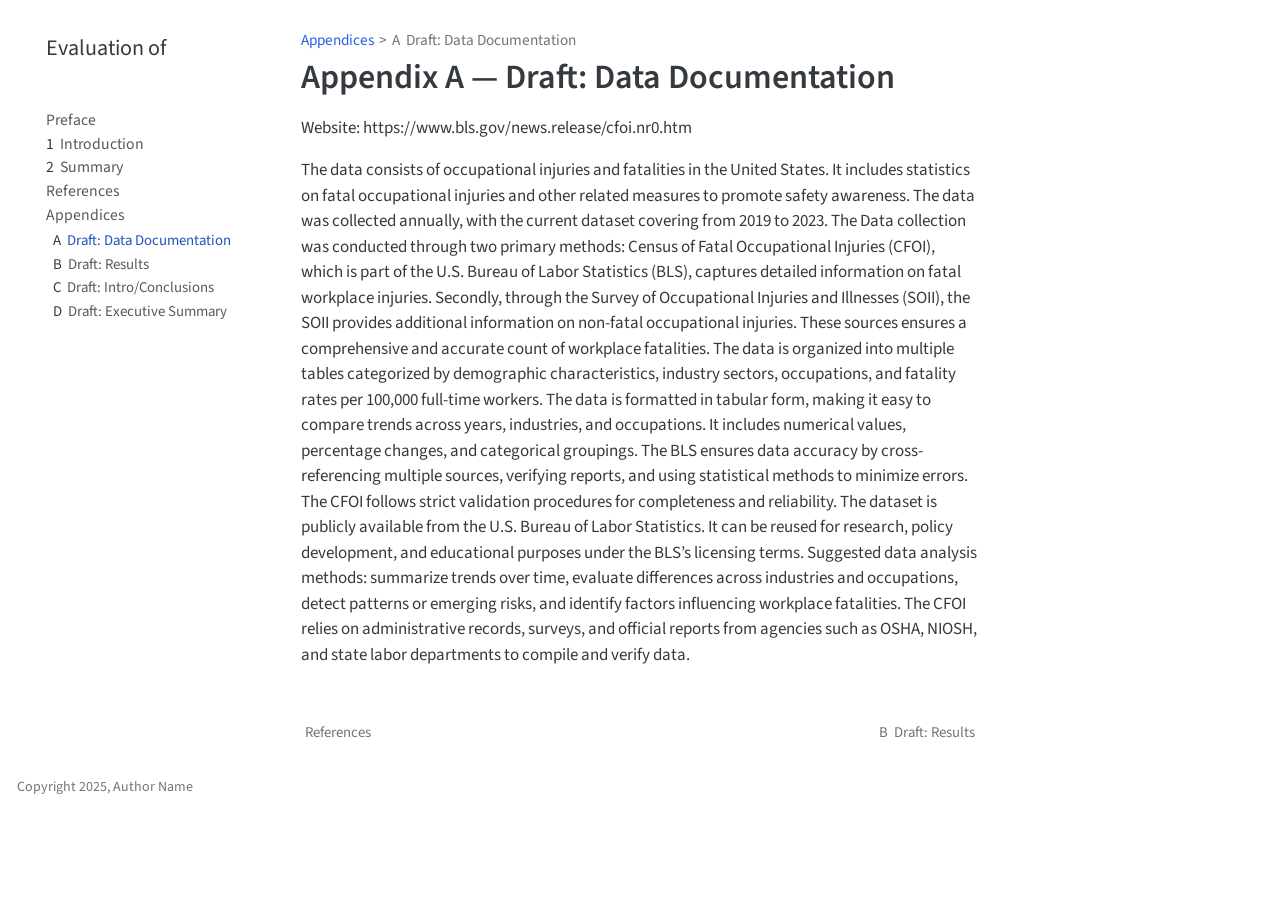
==== docs/draft-data-doc.html @ ca74adb5 "hw6" ====
<!DOCTYPE html>
<html xmlns="http://www.w3.org/1999/xhtml" lang="en" xml:lang="en"><head>

<meta charset="utf-8">
<meta name="generator" content="quarto-1.6.40">

<meta name="viewport" content="width=device-width, initial-scale=1.0, user-scalable=yes">


<title>Appendix A — Draft: Data Documentation – Evaluation of </title>
<style>
code{white-space: pre-wrap;}
span.smallcaps{font-variant: small-caps;}
div.columns{display: flex; gap: min(4vw, 1.5em);}
div.column{flex: auto; overflow-x: auto;}
div.hanging-indent{margin-left: 1.5em; text-indent: -1.5em;}
ul.task-list{list-style: none;}
ul.task-list li input[type="checkbox"] {
  width: 0.8em;
  margin: 0 0.8em 0.2em -1em; /* quarto-specific, see https://github.com/quarto-dev/quarto-cli/issues/4556 */ 
  vertical-align: middle;
}
</style>


<script src="site_libs/quarto-nav/quarto-nav.js"></script>
<script src="site_libs/quarto-nav/headroom.min.js"></script>
<script src="site_libs/clipboard/clipboard.min.js"></script>
<script src="site_libs/quarto-search/autocomplete.umd.js"></script>
<script src="site_libs/quarto-search/fuse.min.js"></script>
<script src="site_libs/quarto-search/quarto-search.js"></script>
<meta name="quarto:offset" content="./">
<link href="./draft-results.html" rel="next">
<link href="./references.html" rel="prev">
<script src="site_libs/quarto-html/quarto.js"></script>
<script src="site_libs/quarto-html/popper.min.js"></script>
<script src="site_libs/quarto-html/tippy.umd.min.js"></script>
<script src="site_libs/quarto-html/anchor.min.js"></script>
<link href="site_libs/quarto-html/tippy.css" rel="stylesheet">
<link href="site_libs/quarto-html/quarto-syntax-highlighting-dece3bd051e391dd7205a6b15f93dc59.css" rel="stylesheet" id="quarto-text-highlighting-styles">
<script src="site_libs/bootstrap/bootstrap.min.js"></script>
<link href="site_libs/bootstrap/bootstrap-icons.css" rel="stylesheet">
<link href="site_libs/bootstrap/bootstrap-3ad92a3ad39d50227bce2f399ceb0ced.min.css" rel="stylesheet" append-hash="true" id="quarto-bootstrap" data-mode="light">
<script id="quarto-search-options" type="application/json">{
  "location": "sidebar",
  "copy-button": false,
  "collapse-after": 3,
  "panel-placement": "start",
  "type": "textbox",
  "limit": 50,
  "keyboard-shortcut": [
    "f",
    "/",
    "s"
  ],
  "show-item-context": false,
  "language": {
    "search-no-results-text": "No results",
    "search-matching-documents-text": "matching documents",
    "search-copy-link-title": "Copy link to search",
    "search-hide-matches-text": "Hide additional matches",
    "search-more-match-text": "more match in this document",
    "search-more-matches-text": "more matches in this document",
    "search-clear-button-title": "Clear",
    "search-text-placeholder": "",
    "search-detached-cancel-button-title": "Cancel",
    "search-submit-button-title": "Submit",
    "search-label": "Search"
  }
}</script>


</head>

<body class="nav-sidebar floating">

<div id="quarto-search-results"></div>
  <header id="quarto-header" class="headroom fixed-top">
  <nav class="quarto-secondary-nav">
    <div class="container-fluid d-flex">
      <button type="button" class="quarto-btn-toggle btn" data-bs-toggle="collapse" role="button" data-bs-target=".quarto-sidebar-collapse-item" aria-controls="quarto-sidebar" aria-expanded="false" aria-label="Toggle sidebar navigation" onclick="if (window.quartoToggleHeadroom) { window.quartoToggleHeadroom(); }">
        <i class="bi bi-layout-text-sidebar-reverse"></i>
      </button>
        <nav class="quarto-page-breadcrumbs" aria-label="breadcrumb"><ol class="breadcrumb"><li class="breadcrumb-item"><a href="./draft-data-doc.html">Appendices</a></li><li class="breadcrumb-item"><a href="./draft-data-doc.html"><span class="chapter-number">A</span>&nbsp; <span class="chapter-title">Draft: Data Documentation</span></a></li></ol></nav>
        <a class="flex-grow-1" role="navigation" data-bs-toggle="collapse" data-bs-target=".quarto-sidebar-collapse-item" aria-controls="quarto-sidebar" aria-expanded="false" aria-label="Toggle sidebar navigation" onclick="if (window.quartoToggleHeadroom) { window.quartoToggleHeadroom(); }">      
        </a>
      <button type="button" class="btn quarto-search-button" aria-label="Search" onclick="window.quartoOpenSearch();">
        <i class="bi bi-search"></i>
      </button>
    </div>
  </nav>
</header>
<!-- content -->
<div id="quarto-content" class="quarto-container page-columns page-rows-contents page-layout-article">
<!-- sidebar -->
  <nav id="quarto-sidebar" class="sidebar collapse collapse-horizontal quarto-sidebar-collapse-item sidebar-navigation floating overflow-auto">
    <div class="pt-lg-2 mt-2 text-left sidebar-header">
    <div class="sidebar-title mb-0 py-0">
      <a href="./">Evaluation of <scenario></scenario></a> 
    </div>
      </div>
        <div class="mt-2 flex-shrink-0 align-items-center">
        <div class="sidebar-search">
        <div id="quarto-search" class="" title="Search"></div>
        </div>
        </div>
    <div class="sidebar-menu-container"> 
    <ul class="list-unstyled mt-1">
        <li class="sidebar-item">
  <div class="sidebar-item-container"> 
  <a href="./index.html" class="sidebar-item-text sidebar-link">
 <span class="menu-text">Preface</span></a>
  </div>
</li>
        <li class="sidebar-item">
  <div class="sidebar-item-container"> 
  <a href="./intro.html" class="sidebar-item-text sidebar-link">
 <span class="menu-text"><span class="chapter-number">1</span>&nbsp; <span class="chapter-title">Introduction</span></span></a>
  </div>
</li>
        <li class="sidebar-item">
  <div class="sidebar-item-container"> 
  <a href="./summary.html" class="sidebar-item-text sidebar-link">
 <span class="menu-text"><span class="chapter-number">2</span>&nbsp; <span class="chapter-title">Summary</span></span></a>
  </div>
</li>
        <li class="sidebar-item">
  <div class="sidebar-item-container"> 
  <a href="./references.html" class="sidebar-item-text sidebar-link">
 <span class="menu-text">References</span></a>
  </div>
</li>
        <li class="sidebar-item sidebar-item-section">
      <div class="sidebar-item-container"> 
            <a class="sidebar-item-text sidebar-link text-start" data-bs-toggle="collapse" data-bs-target="#quarto-sidebar-section-1" role="navigation" aria-expanded="true">
 <span class="menu-text">Appendices</span></a>
          <a class="sidebar-item-toggle text-start" data-bs-toggle="collapse" data-bs-target="#quarto-sidebar-section-1" role="navigation" aria-expanded="true" aria-label="Toggle section">
            <i class="bi bi-chevron-right ms-2"></i>
          </a> 
      </div>
      <ul id="quarto-sidebar-section-1" class="collapse list-unstyled sidebar-section depth1 show">  
          <li class="sidebar-item">
  <div class="sidebar-item-container"> 
  <a href="./draft-data-doc.html" class="sidebar-item-text sidebar-link active">
 <span class="menu-text"><span class="chapter-number">A</span>&nbsp; <span class="chapter-title">Draft: Data Documentation</span></span></a>
  </div>
</li>
          <li class="sidebar-item">
  <div class="sidebar-item-container"> 
  <a href="./draft-results.html" class="sidebar-item-text sidebar-link">
 <span class="menu-text"><span class="chapter-number">B</span>&nbsp; <span class="chapter-title">Draft: Results</span></span></a>
  </div>
</li>
          <li class="sidebar-item">
  <div class="sidebar-item-container"> 
  <a href="./draft-intro-conclusions.html" class="sidebar-item-text sidebar-link">
 <span class="menu-text"><span class="chapter-number">C</span>&nbsp; <span class="chapter-title">Draft: Intro/Conclusions</span></span></a>
  </div>
</li>
          <li class="sidebar-item">
  <div class="sidebar-item-container"> 
  <a href="./draft-exec-summary.html" class="sidebar-item-text sidebar-link">
 <span class="menu-text"><span class="chapter-number">D</span>&nbsp; <span class="chapter-title">Draft: Executive Summary</span></span></a>
  </div>
</li>
      </ul>
  </li>
    </ul>
    </div>
</nav>
<div id="quarto-sidebar-glass" class="quarto-sidebar-collapse-item" data-bs-toggle="collapse" data-bs-target=".quarto-sidebar-collapse-item"></div>
<!-- margin-sidebar -->
    <div id="quarto-margin-sidebar" class="sidebar margin-sidebar zindex-bottom">
        
    </div>
<!-- main -->
<main class="content" id="quarto-document-content">

<header id="title-block-header" class="quarto-title-block default"><nav class="quarto-page-breadcrumbs quarto-title-breadcrumbs d-none d-lg-block" aria-label="breadcrumb"><ol class="breadcrumb"><li class="breadcrumb-item"><a href="./draft-data-doc.html">Appendices</a></li><li class="breadcrumb-item"><a href="./draft-data-doc.html"><span class="chapter-number">A</span>&nbsp; <span class="chapter-title">Draft: Data Documentation</span></a></li></ol></nav>
<div class="quarto-title">
<h1 class="title">Appendix A — Draft: Data Documentation</h1>
</div>



<div class="quarto-title-meta">

    
  
    
  </div>
  


</header>


<p>Website: https://www.bls.gov/news.release/cfoi.nr0.htm</p>
<p>The data consists of occupational injuries and fatalities in the United States. It includes statistics on fatal occupational injuries and other related measures to promote safety awareness. The data was collected annually, with the current dataset covering from 2019 to 2023. The Data collection was conducted through two primary methods: Census of Fatal Occupational Injuries (CFOI), which is part of the U.S. Bureau of Labor Statistics (BLS), captures detailed information on fatal workplace injuries. Secondly, through the Survey of Occupational Injuries and Illnesses (SOII), the SOII provides additional information on non-fatal occupational injuries. These sources ensures a comprehensive and accurate count of workplace fatalities. The data is organized into multiple tables categorized by demographic characteristics, industry sectors, occupations, and fatality rates per 100,000 full-time workers. The data is formatted in tabular form, making it easy to compare trends across years, industries, and occupations. It includes numerical values, percentage changes, and categorical groupings. The BLS ensures data accuracy by cross-referencing multiple sources, verifying reports, and using statistical methods to minimize errors. The CFOI follows strict validation procedures for completeness and reliability. The dataset is publicly available from the U.S. Bureau of Labor Statistics. It can be reused for research, policy development, and educational purposes under the BLS’s licensing terms. Suggested data analysis methods: summarize trends over time, evaluate differences across industries and occupations, detect patterns or emerging risks, and identify factors influencing workplace fatalities. The CFOI relies on administrative records, surveys, and official reports from agencies such as OSHA, NIOSH, and state labor departments to compile and verify data.</p>



</main> <!-- /main -->
<script id="quarto-html-after-body" type="application/javascript">
window.document.addEventListener("DOMContentLoaded", function (event) {
  const toggleBodyColorMode = (bsSheetEl) => {
    const mode = bsSheetEl.getAttribute("data-mode");
    const bodyEl = window.document.querySelector("body");
    if (mode === "dark") {
      bodyEl.classList.add("quarto-dark");
      bodyEl.classList.remove("quarto-light");
    } else {
      bodyEl.classList.add("quarto-light");
      bodyEl.classList.remove("quarto-dark");
    }
  }
  const toggleBodyColorPrimary = () => {
    const bsSheetEl = window.document.querySelector("link#quarto-bootstrap");
    if (bsSheetEl) {
      toggleBodyColorMode(bsSheetEl);
    }
  }
  toggleBodyColorPrimary();  
  const icon = "";
  const anchorJS = new window.AnchorJS();
  anchorJS.options = {
    placement: 'right',
    icon: icon
  };
  anchorJS.add('.anchored');
  const isCodeAnnotation = (el) => {
    for (const clz of el.classList) {
      if (clz.startsWith('code-annotation-')) {                     
        return true;
      }
    }
    return false;
  }
  const onCopySuccess = function(e) {
    // button target
    const button = e.trigger;
    // don't keep focus
    button.blur();
    // flash "checked"
    button.classList.add('code-copy-button-checked');
    var currentTitle = button.getAttribute("title");
    button.setAttribute("title", "Copied!");
    let tooltip;
    if (window.bootstrap) {
      button.setAttribute("data-bs-toggle", "tooltip");
      button.setAttribute("data-bs-placement", "left");
      button.setAttribute("data-bs-title", "Copied!");
      tooltip = new bootstrap.Tooltip(button, 
        { trigger: "manual", 
          customClass: "code-copy-button-tooltip",
          offset: [0, -8]});
      tooltip.show();    
    }
    setTimeout(function() {
      if (tooltip) {
        tooltip.hide();
        button.removeAttribute("data-bs-title");
        button.removeAttribute("data-bs-toggle");
        button.removeAttribute("data-bs-placement");
      }
      button.setAttribute("title", currentTitle);
      button.classList.remove('code-copy-button-checked');
    }, 1000);
    // clear code selection
    e.clearSelection();
  }
  const getTextToCopy = function(trigger) {
      const codeEl = trigger.previousElementSibling.cloneNode(true);
      for (const childEl of codeEl.children) {
        if (isCodeAnnotation(childEl)) {
          childEl.remove();
        }
      }
      return codeEl.innerText;
  }
  const clipboard = new window.ClipboardJS('.code-copy-button:not([data-in-quarto-modal])', {
    text: getTextToCopy
  });
  clipboard.on('success', onCopySuccess);
  if (window.document.getElementById('quarto-embedded-source-code-modal')) {
    const clipboardModal = new window.ClipboardJS('.code-copy-button[data-in-quarto-modal]', {
      text: getTextToCopy,
      container: window.document.getElementById('quarto-embedded-source-code-modal')
    });
    clipboardModal.on('success', onCopySuccess);
  }
    var localhostRegex = new RegExp(/^(?:http|https):\/\/localhost\:?[0-9]*\//);
    var mailtoRegex = new RegExp(/^mailto:/);
      var filterRegex = new RegExp('/' + window.location.host + '/');
    var isInternal = (href) => {
        return filterRegex.test(href) || localhostRegex.test(href) || mailtoRegex.test(href);
    }
    // Inspect non-navigation links and adorn them if external
 	var links = window.document.querySelectorAll('a[href]:not(.nav-link):not(.navbar-brand):not(.toc-action):not(.sidebar-link):not(.sidebar-item-toggle):not(.pagination-link):not(.no-external):not([aria-hidden]):not(.dropdown-item):not(.quarto-navigation-tool):not(.about-link)');
    for (var i=0; i<links.length; i++) {
      const link = links[i];
      if (!isInternal(link.href)) {
        // undo the damage that might have been done by quarto-nav.js in the case of
        // links that we want to consider external
        if (link.dataset.originalHref !== undefined) {
          link.href = link.dataset.originalHref;
        }
      }
    }
  function tippyHover(el, contentFn, onTriggerFn, onUntriggerFn) {
    const config = {
      allowHTML: true,
      maxWidth: 500,
      delay: 100,
      arrow: false,
      appendTo: function(el) {
          return el.parentElement;
      },
      interactive: true,
      interactiveBorder: 10,
      theme: 'quarto',
      placement: 'bottom-start',
    };
    if (contentFn) {
      config.content = contentFn;
    }
    if (onTriggerFn) {
      config.onTrigger = onTriggerFn;
    }
    if (onUntriggerFn) {
      config.onUntrigger = onUntriggerFn;
    }
    window.tippy(el, config); 
  }
  const noterefs = window.document.querySelectorAll('a[role="doc-noteref"]');
  for (var i=0; i<noterefs.length; i++) {
    const ref = noterefs[i];
    tippyHover(ref, function() {
      // use id or data attribute instead here
      let href = ref.getAttribute('data-footnote-href') || ref.getAttribute('href');
      try { href = new URL(href).hash; } catch {}
      const id = href.replace(/^#\/?/, "");
      const note = window.document.getElementById(id);
      if (note) {
        return note.innerHTML;
      } else {
        return "";
      }
    });
  }
  const xrefs = window.document.querySelectorAll('a.quarto-xref');
  const processXRef = (id, note) => {
    // Strip column container classes
    const stripColumnClz = (el) => {
      el.classList.remove("page-full", "page-columns");
      if (el.children) {
        for (const child of el.children) {
          stripColumnClz(child);
        }
      }
    }
    stripColumnClz(note)
    if (id === null || id.startsWith('sec-')) {
      // Special case sections, only their first couple elements
      const container = document.createElement("div");
      if (note.children && note.children.length > 2) {
        container.appendChild(note.children[0].cloneNode(true));
        for (let i = 1; i < note.children.length; i++) {
          const child = note.children[i];
          if (child.tagName === "P" && child.innerText === "") {
            continue;
          } else {
            container.appendChild(child.cloneNode(true));
            break;
          }
        }
        if (window.Quarto?.typesetMath) {
          window.Quarto.typesetMath(container);
        }
        return container.innerHTML
      } else {
        if (window.Quarto?.typesetMath) {
          window.Quarto.typesetMath(note);
        }
        return note.innerHTML;
      }
    } else {
      // Remove any anchor links if they are present
      const anchorLink = note.querySelector('a.anchorjs-link');
      if (anchorLink) {
        anchorLink.remove();
      }
      if (window.Quarto?.typesetMath) {
        window.Quarto.typesetMath(note);
      }
      if (note.classList.contains("callout")) {
        return note.outerHTML;
      } else {
        return note.innerHTML;
      }
    }
  }
  for (var i=0; i<xrefs.length; i++) {
    const xref = xrefs[i];
    tippyHover(xref, undefined, function(instance) {
      instance.disable();
      let url = xref.getAttribute('href');
      let hash = undefined; 
      if (url.startsWith('#')) {
        hash = url;
      } else {
        try { hash = new URL(url).hash; } catch {}
      }
      if (hash) {
        const id = hash.replace(/^#\/?/, "");
        const note = window.document.getElementById(id);
        if (note !== null) {
          try {
            const html = processXRef(id, note.cloneNode(true));
            instance.setContent(html);
          } finally {
            instance.enable();
            instance.show();
          }
        } else {
          // See if we can fetch this
          fetch(url.split('#')[0])
          .then(res => res.text())
          .then(html => {
            const parser = new DOMParser();
            const htmlDoc = parser.parseFromString(html, "text/html");
            const note = htmlDoc.getElementById(id);
            if (note !== null) {
              const html = processXRef(id, note);
              instance.setContent(html);
            } 
          }).finally(() => {
            instance.enable();
            instance.show();
          });
        }
      } else {
        // See if we can fetch a full url (with no hash to target)
        // This is a special case and we should probably do some content thinning / targeting
        fetch(url)
        .then(res => res.text())
        .then(html => {
          const parser = new DOMParser();
          const htmlDoc = parser.parseFromString(html, "text/html");
          const note = htmlDoc.querySelector('main.content');
          if (note !== null) {
            // This should only happen for chapter cross references
            // (since there is no id in the URL)
            // remove the first header
            if (note.children.length > 0 && note.children[0].tagName === "HEADER") {
              note.children[0].remove();
            }
            const html = processXRef(null, note);
            instance.setContent(html);
          } 
        }).finally(() => {
          instance.enable();
          instance.show();
        });
      }
    }, function(instance) {
    });
  }
      let selectedAnnoteEl;
      const selectorForAnnotation = ( cell, annotation) => {
        let cellAttr = 'data-code-cell="' + cell + '"';
        let lineAttr = 'data-code-annotation="' +  annotation + '"';
        const selector = 'span[' + cellAttr + '][' + lineAttr + ']';
        return selector;
      }
      const selectCodeLines = (annoteEl) => {
        const doc = window.document;
        const targetCell = annoteEl.getAttribute("data-target-cell");
        const targetAnnotation = annoteEl.getAttribute("data-target-annotation");
        const annoteSpan = window.document.querySelector(selectorForAnnotation(targetCell, targetAnnotation));
        const lines = annoteSpan.getAttribute("data-code-lines").split(",");
        const lineIds = lines.map((line) => {
          return targetCell + "-" + line;
        })
        let top = null;
        let height = null;
        let parent = null;
        if (lineIds.length > 0) {
            //compute the position of the single el (top and bottom and make a div)
            const el = window.document.getElementById(lineIds[0]);
            top = el.offsetTop;
            height = el.offsetHeight;
            parent = el.parentElement.parentElement;
          if (lineIds.length > 1) {
            const lastEl = window.document.getElementById(lineIds[lineIds.length - 1]);
            const bottom = lastEl.offsetTop + lastEl.offsetHeight;
            height = bottom - top;
          }
          if (top !== null && height !== null && parent !== null) {
            // cook up a div (if necessary) and position it 
            let div = window.document.getElementById("code-annotation-line-highlight");
            if (div === null) {
              div = window.document.createElement("div");
              div.setAttribute("id", "code-annotation-line-highlight");
              div.style.position = 'absolute';
              parent.appendChild(div);
            }
            div.style.top = top - 2 + "px";
            div.style.height = height + 4 + "px";
            div.style.left = 0;
            let gutterDiv = window.document.getElementById("code-annotation-line-highlight-gutter");
            if (gutterDiv === null) {
              gutterDiv = window.document.createElement("div");
              gutterDiv.setAttribute("id", "code-annotation-line-highlight-gutter");
              gutterDiv.style.position = 'absolute';
              const codeCell = window.document.getElementById(targetCell);
              const gutter = codeCell.querySelector('.code-annotation-gutter');
              gutter.appendChild(gutterDiv);
            }
            gutterDiv.style.top = top - 2 + "px";
            gutterDiv.style.height = height + 4 + "px";
          }
          selectedAnnoteEl = annoteEl;
        }
      };
      const unselectCodeLines = () => {
        const elementsIds = ["code-annotation-line-highlight", "code-annotation-line-highlight-gutter"];
        elementsIds.forEach((elId) => {
          const div = window.document.getElementById(elId);
          if (div) {
            div.remove();
          }
        });
        selectedAnnoteEl = undefined;
      };
        // Handle positioning of the toggle
    window.addEventListener(
      "resize",
      throttle(() => {
        elRect = undefined;
        if (selectedAnnoteEl) {
          selectCodeLines(selectedAnnoteEl);
        }
      }, 10)
    );
    function throttle(fn, ms) {
    let throttle = false;
    let timer;
      return (...args) => {
        if(!throttle) { // first call gets through
            fn.apply(this, args);
            throttle = true;
        } else { // all the others get throttled
            if(timer) clearTimeout(timer); // cancel #2
            timer = setTimeout(() => {
              fn.apply(this, args);
              timer = throttle = false;
            }, ms);
        }
      };
    }
      // Attach click handler to the DT
      const annoteDls = window.document.querySelectorAll('dt[data-target-cell]');
      for (const annoteDlNode of annoteDls) {
        annoteDlNode.addEventListener('click', (event) => {
          const clickedEl = event.target;
          if (clickedEl !== selectedAnnoteEl) {
            unselectCodeLines();
            const activeEl = window.document.querySelector('dt[data-target-cell].code-annotation-active');
            if (activeEl) {
              activeEl.classList.remove('code-annotation-active');
            }
            selectCodeLines(clickedEl);
            clickedEl.classList.add('code-annotation-active');
          } else {
            // Unselect the line
            unselectCodeLines();
            clickedEl.classList.remove('code-annotation-active');
          }
        });
      }
  const findCites = (el) => {
    const parentEl = el.parentElement;
    if (parentEl) {
      const cites = parentEl.dataset.cites;
      if (cites) {
        return {
          el,
          cites: cites.split(' ')
        };
      } else {
        return findCites(el.parentElement)
      }
    } else {
      return undefined;
    }
  };
  var bibliorefs = window.document.querySelectorAll('a[role="doc-biblioref"]');
  for (var i=0; i<bibliorefs.length; i++) {
    const ref = bibliorefs[i];
    const citeInfo = findCites(ref);
    if (citeInfo) {
      tippyHover(citeInfo.el, function() {
        var popup = window.document.createElement('div');
        citeInfo.cites.forEach(function(cite) {
          var citeDiv = window.document.createElement('div');
          citeDiv.classList.add('hanging-indent');
          citeDiv.classList.add('csl-entry');
          var biblioDiv = window.document.getElementById('ref-' + cite);
          if (biblioDiv) {
            citeDiv.innerHTML = biblioDiv.innerHTML;
          }
          popup.appendChild(citeDiv);
        });
        return popup.innerHTML;
      });
    }
  }
});
</script>
<nav class="page-navigation">
  <div class="nav-page nav-page-previous">
      <a href="./references.html" class="pagination-link" aria-label="References">
        <i class="bi bi-arrow-left-short"></i> <span class="nav-page-text">References</span>
      </a>          
  </div>
  <div class="nav-page nav-page-next">
      <a href="./draft-results.html" class="pagination-link" aria-label="Draft: Results">
        <span class="nav-page-text"><span class="chapter-number">B</span>&nbsp; <span class="chapter-title">Draft: Results</span></span> <i class="bi bi-arrow-right-short"></i>
      </a>
  </div>
</nav>
</div> <!-- /content -->
<footer class="footer">
  <div class="nav-footer">
    <div class="nav-footer-left">
<p>Copyright 2025, Author Name</p>
</div>   
    <div class="nav-footer-center">
      &nbsp;
    </div>
    <div class="nav-footer-right">
      &nbsp;
    </div>
  </div>
</footer>




</body></html>
---- docs/site_libs/quarto-html/quarto-syntax-highlighting-dece3bd051e391dd7205a6b15f93dc59.css ----
/* quarto syntax highlight colors */
:root {
  --quarto-hl-ot-color: #d91e18;
  --quarto-hl-at-color: #a55a00;
  --quarto-hl-ss-color: #008000;
  --quarto-hl-an-color: #696969;
  --quarto-hl-fu-color: #06287e;
  --quarto-hl-st-color: #008000;
  --quarto-hl-cf-color: #d91e18;
  --quarto-hl-op-color: #00769e;
  --quarto-hl-er-color: #7928a1;
  --quarto-hl-bn-color: #7928a1;
  --quarto-hl-al-color: #7928a1;
  --quarto-hl-va-color: #a55a00;
  --quarto-hl-bu-color: inherit;
  --quarto-hl-ex-color: inherit;
  --quarto-hl-pp-color: #7928a1;
  --quarto-hl-in-color: #696969;
  --quarto-hl-vs-color: #008000;
  --quarto-hl-wa-color: #696969;
  --quarto-hl-do-color: #696969;
  --quarto-hl-im-color: inherit;
  --quarto-hl-ch-color: #008000;
  --quarto-hl-dt-color: #7928a1;
  --quarto-hl-fl-color: #a55a00;
  --quarto-hl-co-color: #696969;
  --quarto-hl-cv-color: #696969;
  --quarto-hl-cn-color: #d91e18;
  --quarto-hl-sc-color: #00769e;
  --quarto-hl-dv-color: #7928a1;
  --quarto-hl-kw-color: #d91e18;
}

/* other quarto variables */
:root {
  --quarto-font-monospace: SFMono-Regular, Menlo, Monaco, Consolas, "Liberation Mono", "Courier New", monospace;
}

pre > code.sourceCode > span {
  color: #545454;
}

code span {
  color: #545454;
}

code.sourceCode > span {
  color: #545454;
}

div.sourceCode,
div.sourceCode pre.sourceCode {
  color: #545454;
}

code span.ot {
  color: #d91e18;
  font-style: inherit;
}

code span.at {
  color: #a55a00;
  font-style: inherit;
}

code span.ss {
  color: #008000;
  font-style: inherit;
}

code span.an {
  color: #696969;
  font-style: inherit;
}

code span.fu {
  color: #06287e;
  font-style: inherit;
}

code span.st {
  color: #008000;
  font-style: inherit;
}

code span.cf {
  color: #d91e18;
  font-style: inherit;
}

code span.op {
  color: #00769e;
  font-style: inherit;
}

code span.er {
  color: #7928a1;
  font-style: inherit;
}

code span.bn {
  color: #7928a1;
  font-style: inherit;
}

code span.al {
  color: #7928a1;
  font-style: inherit;
}

code span.va {
  color: #a55a00;
  font-style: inherit;
}

code span.bu {
  font-style: inherit;
}

code span.ex {
  font-style: inherit;
}

code span.pp {
  color: #7928a1;
  font-style: inherit;
}

code span.in {
  color: #696969;
  font-style: inherit;
}

code span.vs {
  color: #008000;
  font-style: inherit;
}

code span.wa {
  color: #696969;
  font-style: italic;
}

code span.do {
  color: #696969;
  font-style: italic;
}

code span.im {
  font-style: inherit;
}

code span.ch {
  color: #008000;
  font-style: inherit;
}

code span.dt {
  color: #7928a1;
  font-style: inherit;
}

code span.fl {
  color: #a55a00;
  font-style: inherit;
}

code span.co {
  color: #696969;
  font-style: inherit;
}

code span.cv {
  color: #696969;
  font-style: italic;
}

code span.cn {
  color: #d91e18;
  font-style: inherit;
}

code span.sc {
  color: #00769e;
  font-style: inherit;
}

code span.dv {
  color: #7928a1;
  font-style: inherit;
}

code span.kw {
  color: #d91e18;
  font-style: inherit;
}

.prevent-inlining {
  content: "</";
}

/*# sourceMappingURL=d529fb46b0d80f642ecba0ce5044f929.css.map */
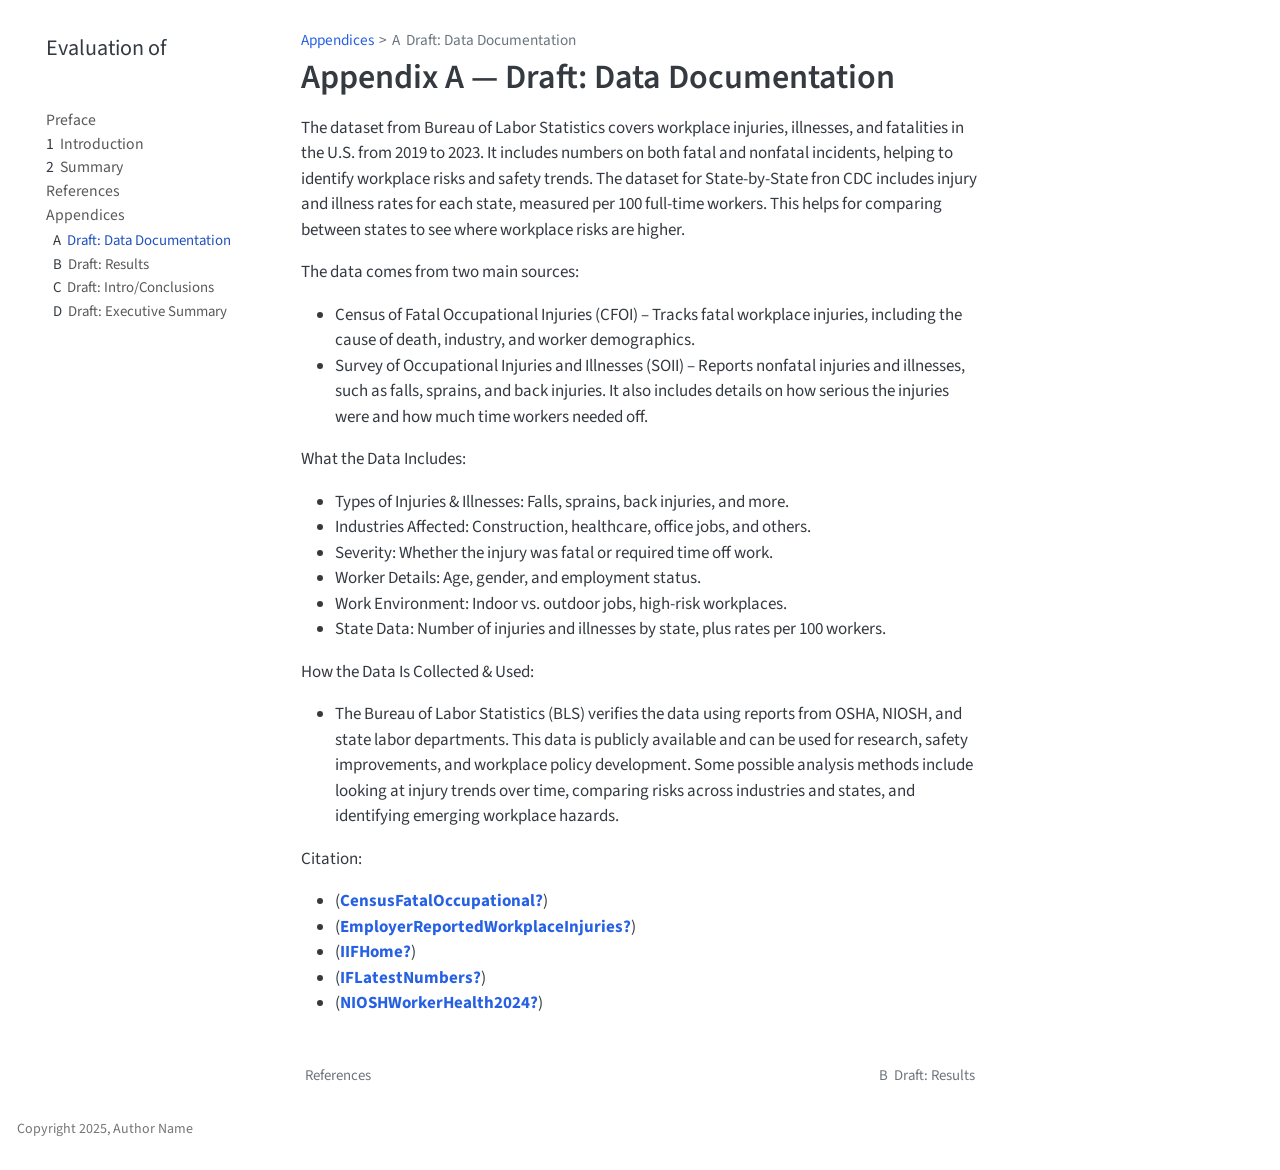
==== commit 277dc3b9: "resubmission" ====
--- a/docs/draft-data-doc.html
+++ b/docs/draft-data-doc.html
@@ -195,8 +195,33 @@
 </header>
 
 
-<p>Website: https://www.bls.gov/news.release/cfoi.nr0.htm</p>
-<p>The data consists of occupational injuries and fatalities in the United States. It includes statistics on fatal occupational injuries and other related measures to promote safety awareness. The data was collected annually, with the current dataset covering from 2019 to 2023. The Data collection was conducted through two primary methods: Census of Fatal Occupational Injuries (CFOI), which is part of the U.S. Bureau of Labor Statistics (BLS), captures detailed information on fatal workplace injuries. Secondly, through the Survey of Occupational Injuries and Illnesses (SOII), the SOII provides additional information on non-fatal occupational injuries. These sources ensures a comprehensive and accurate count of workplace fatalities. The data is organized into multiple tables categorized by demographic characteristics, industry sectors, occupations, and fatality rates per 100,000 full-time workers. The data is formatted in tabular form, making it easy to compare trends across years, industries, and occupations. It includes numerical values, percentage changes, and categorical groupings. The BLS ensures data accuracy by cross-referencing multiple sources, verifying reports, and using statistical methods to minimize errors. The CFOI follows strict validation procedures for completeness and reliability. The dataset is publicly available from the U.S. Bureau of Labor Statistics. It can be reused for research, policy development, and educational purposes under the BLS’s licensing terms. Suggested data analysis methods: summarize trends over time, evaluate differences across industries and occupations, detect patterns or emerging risks, and identify factors influencing workplace fatalities. The CFOI relies on administrative records, surveys, and official reports from agencies such as OSHA, NIOSH, and state labor departments to compile and verify data.</p>
+<p>The dataset from Bureau of Labor Statistics covers workplace injuries, illnesses, and fatalities in the U.S. from 2019 to 2023. It includes numbers on both fatal and nonfatal incidents, helping to identify workplace risks and safety trends. The dataset for State-by-State fron CDC includes injury and illness rates for each state, measured per 100 full-time workers. This helps for comparing between states to see where workplace risks are higher.</p>
+<p>The data comes from two main sources:</p>
+<ul>
+<li>Census of Fatal Occupational Injuries (CFOI) – Tracks fatal workplace injuries, including the cause of death, industry, and worker demographics.</li>
+<li>Survey of Occupational Injuries and Illnesses (SOII) – Reports nonfatal injuries and illnesses, such as falls, sprains, and back injuries. It also includes details on how serious the injuries were and how much time workers needed off.</li>
+</ul>
+<p>What the Data Includes:</p>
+<ul>
+<li>Types of Injuries &amp; Illnesses: Falls, sprains, back injuries, and more.</li>
+<li>Industries Affected: Construction, healthcare, office jobs, and others.</li>
+<li>Severity: Whether the injury was fatal or required time off work.</li>
+<li>Worker Details: Age, gender, and employment status.</li>
+<li>Work Environment: Indoor vs.&nbsp;outdoor jobs, high-risk workplaces.</li>
+<li>State Data: Number of injuries and illnesses by state, plus rates per 100 workers.</li>
+</ul>
+<p>How the Data Is Collected &amp; Used:</p>
+<ul>
+<li>The Bureau of Labor Statistics (BLS) verifies the data using reports from OSHA, NIOSH, and state labor departments. This data is publicly available and can be used for research, safety improvements, and workplace policy development. Some possible analysis methods include looking at injury trends over time, comparing risks across industries and states, and identifying emerging workplace hazards.</li>
+</ul>
+<p>Citation:</p>
+<ul>
+<li><span class="citation" data-cites="CensusFatalOccupational">(<a href="references.html#ref-CensusFatalOccupational" role="doc-biblioref"><strong>CensusFatalOccupational?</strong></a>)</span></li>
+<li><span class="citation" data-cites="EmployerReportedWorkplaceInjuries">(<a href="references.html#ref-EmployerReportedWorkplaceInjuries" role="doc-biblioref"><strong>EmployerReportedWorkplaceInjuries?</strong></a>)</span></li>
+<li><span class="citation" data-cites="IIFHome">(<a href="references.html#ref-IIFHome" role="doc-biblioref"><strong>IIFHome?</strong></a>)</span></li>
+<li><span class="citation" data-cites="IFLatestNumbers">(<a href="references.html#ref-IFLatestNumbers" role="doc-biblioref"><strong>IFLatestNumbers?</strong></a>)</span></li>
+<li><span class="citation" data-cites="NIOSHWorkerHealth2024">(<a href="references.html#ref-NIOSHWorkerHealth2024" role="doc-biblioref"><strong>NIOSHWorkerHealth2024?</strong></a>)</span></li>
+</ul>
 
 
 
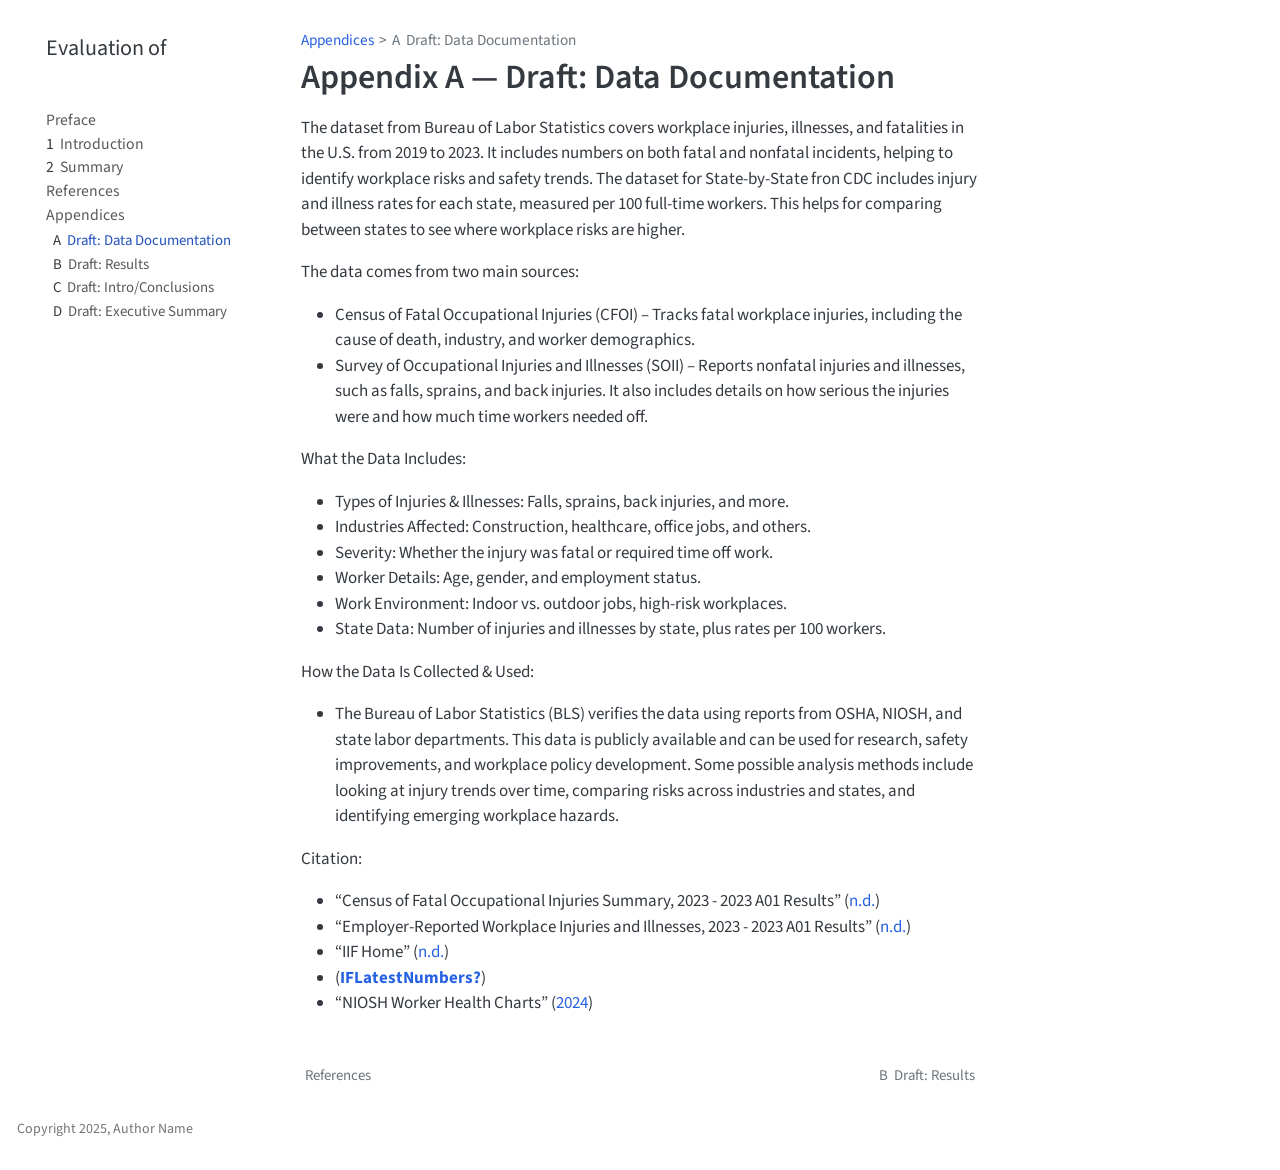
==== commit d4f922ad: "hw 9, results draft" ====
--- a/docs/draft-data-doc.html
+++ b/docs/draft-data-doc.html
@@ -20,7 +20,27 @@
   margin: 0 0.8em 0.2em -1em; /* quarto-specific, see https://github.com/quarto-dev/quarto-cli/issues/4556 */ 
   vertical-align: middle;
 }
-</style>
+/* CSS for citations */
+div.csl-bib-body { }
+div.csl-entry {
+  clear: both;
+  margin-bottom: 0em;
+}
+.hanging-indent div.csl-entry {
+  margin-left:2em;
+  text-indent:-2em;
+}
+div.csl-left-margin {
+  min-width:2em;
+  float:left;
+}
+div.csl-right-inline {
+  margin-left:2em;
+  padding-left:1em;
+}
+div.csl-indent {
+  margin-left: 2em;
+}</style>
 
 
 <script src="site_libs/quarto-nav/quarto-nav.js"></script>
@@ -216,14 +236,28 @@
 </ul>
 <p>Citation:</p>
 <ul>
-<li><span class="citation" data-cites="CensusFatalOccupational">(<a href="references.html#ref-CensusFatalOccupational" role="doc-biblioref"><strong>CensusFatalOccupational?</strong></a>)</span></li>
-<li><span class="citation" data-cites="EmployerReportedWorkplaceInjuries">(<a href="references.html#ref-EmployerReportedWorkplaceInjuries" role="doc-biblioref"><strong>EmployerReportedWorkplaceInjuries?</strong></a>)</span></li>
-<li><span class="citation" data-cites="IIFHome">(<a href="references.html#ref-IIFHome" role="doc-biblioref"><strong>IIFHome?</strong></a>)</span></li>
+<li><span class="citation" data-cites="CensusFatalOccupational"><span>“Census of <span>Fatal Occupational Injuries Summary</span>, 2023 - 2023 <span>A01 Results</span>”</span> (<a href="references.html#ref-CensusFatalOccupational" role="doc-biblioref">n.d.</a>)</span></li>
+<li><span class="citation" data-cites="EmployerReportedWorkplaceInjuries"><span>“Employer-<span>Reported Workplace Injuries</span> and <span>Illnesses</span>, 2023 - 2023 <span>A01 Results</span>”</span> (<a href="references.html#ref-EmployerReportedWorkplaceInjuries" role="doc-biblioref">n.d.</a>)</span></li>
+<li><span class="citation" data-cites="IIFHome"><span>“<span>IIF Home</span>”</span> (<a href="references.html#ref-IIFHome" role="doc-biblioref">n.d.</a>)</span></li>
 <li><span class="citation" data-cites="IFLatestNumbers">(<a href="references.html#ref-IFLatestNumbers" role="doc-biblioref"><strong>IFLatestNumbers?</strong></a>)</span></li>
-<li><span class="citation" data-cites="NIOSHWorkerHealth2024">(<a href="references.html#ref-NIOSHWorkerHealth2024" role="doc-biblioref"><strong>NIOSHWorkerHealth2024?</strong></a>)</span></li>
+<li><span class="citation" data-cites="NIOSHWorkerHealth2024"><span>“<span>NIOSH Worker Health Charts</span>”</span> (<a href="references.html#ref-NIOSHWorkerHealth2024" role="doc-biblioref">2024</a>)</span></li>
 </ul>
 
 
+<div id="refs" class="references csl-bib-body hanging-indent" data-entry-spacing="0" role="list" style="display: none">
+<div id="ref-CensusFatalOccupational" class="csl-entry" role="listitem">
+<span>“Census of <span>Fatal Occupational Injuries Summary</span>, 2023 - 2023 <span>A01 Results</span>.”</span> n.d. Bureau of Labor Statistics. Accessed March 5, 2025. <a href="https://www.bls.gov/news.release/cfoi.nr0.htm">https://www.bls.gov/news.release/cfoi.nr0.htm</a>.
+</div>
+<div id="ref-EmployerReportedWorkplaceInjuries" class="csl-entry" role="listitem">
+<span>“Employer-<span>Reported Workplace Injuries</span> and <span>Illnesses</span>, 2023 - 2023 <span>A01 Results</span>.”</span> n.d. Bureau of Labor Statistics. Accessed March 5, 2025. <a href="https://www.bls.gov/news.release/osh.nr0.htm">https://www.bls.gov/news.release/osh.nr0.htm</a>.
+</div>
+<div id="ref-IIFHome" class="csl-entry" role="listitem">
+<span>“<span>IIF Home</span>.”</span> n.d. Bureau of Labor Statistics. Accessed March 10, 2025. <a href="https://www.bls.gov/iif/">https://www.bls.gov/iif/</a>.
+</div>
+<div id="ref-NIOSHWorkerHealth2024" class="csl-entry" role="listitem">
+<span>“<span>NIOSH Worker Health Charts</span>.”</span> 2024. February 12, 2024. <a href="https://wwwn.cdc.gov/NIOSH-WHC/chart/bls-ii/injury?T=ZS&amp;V=C&amp;D=RANGE&amp;chk_codes=False">https://wwwn.cdc.gov/NIOSH-WHC/chart/bls-ii/injury?T=ZS&amp;V=C&amp;D=RANGE&amp;chk_codes=False</a>.
+</div>
+</div>
 
 </main> <!-- /main -->
 <script id="quarto-html-after-body" type="application/javascript">
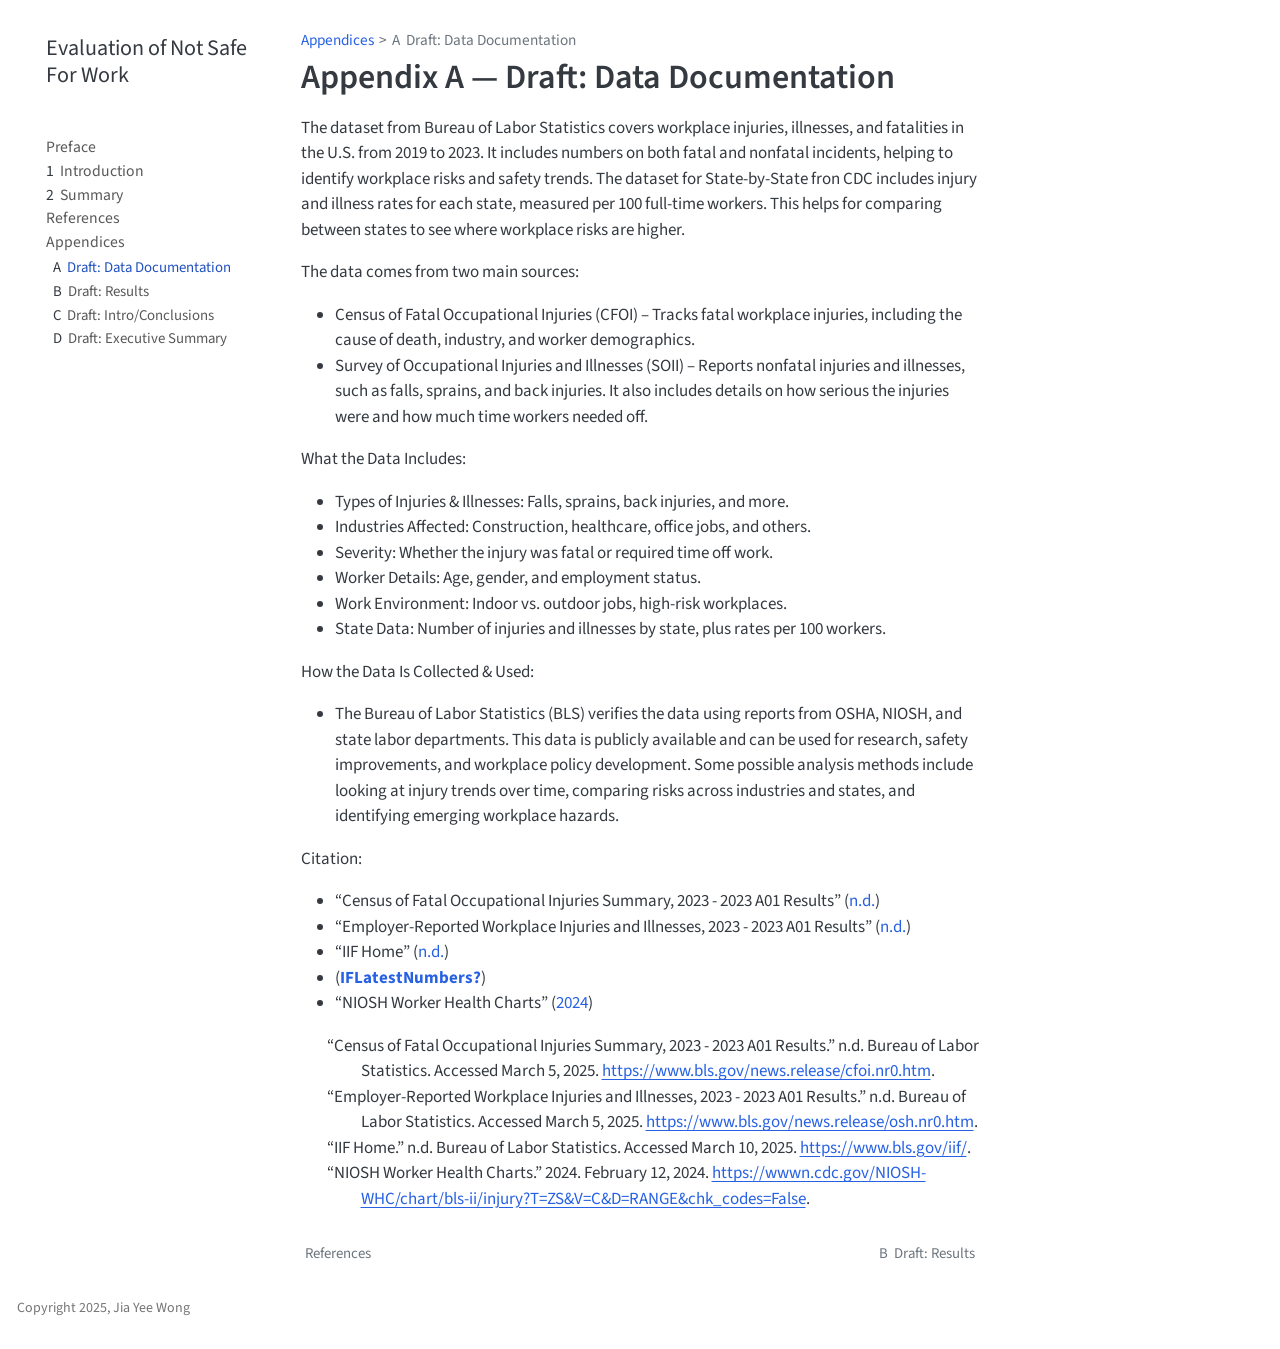
==== commit 498d5f46: "hw10, draft of intro & conclusion" ====
--- a/docs/draft-data-doc.html
+++ b/docs/draft-data-doc.html
@@ -7,7 +7,7 @@
 <meta name="viewport" content="width=device-width, initial-scale=1.0, user-scalable=yes">
 
 
-<title>Appendix A — Draft: Data Documentation – Evaluation of </title>
+<title>Appendix A — Draft: Data Documentation – Evaluation of Not Safe For Work</title>
 <style>
 code{white-space: pre-wrap;}
 span.smallcaps{font-variant: small-caps;}
@@ -116,7 +116,7 @@
   <nav id="quarto-sidebar" class="sidebar collapse collapse-horizontal quarto-sidebar-collapse-item sidebar-navigation floating overflow-auto">
     <div class="pt-lg-2 mt-2 text-left sidebar-header">
     <div class="sidebar-title mb-0 py-0">
-      <a href="./">Evaluation of <scenario></scenario></a> 
+      <a href="./">Evaluation of Not Safe For Work</a> 
     </div>
       </div>
         <div class="mt-2 flex-shrink-0 align-items-center">
@@ -236,15 +236,15 @@
 </ul>
 <p>Citation:</p>
 <ul>
-<li><span class="citation" data-cites="CensusFatalOccupational"><span>“Census of <span>Fatal Occupational Injuries Summary</span>, 2023 - 2023 <span>A01 Results</span>”</span> (<a href="references.html#ref-CensusFatalOccupational" role="doc-biblioref">n.d.</a>)</span></li>
-<li><span class="citation" data-cites="EmployerReportedWorkplaceInjuries"><span>“Employer-<span>Reported Workplace Injuries</span> and <span>Illnesses</span>, 2023 - 2023 <span>A01 Results</span>”</span> (<a href="references.html#ref-EmployerReportedWorkplaceInjuries" role="doc-biblioref">n.d.</a>)</span></li>
-<li><span class="citation" data-cites="IIFHome"><span>“<span>IIF Home</span>”</span> (<a href="references.html#ref-IIFHome" role="doc-biblioref">n.d.</a>)</span></li>
-<li><span class="citation" data-cites="IFLatestNumbers">(<a href="references.html#ref-IFLatestNumbers" role="doc-biblioref"><strong>IFLatestNumbers?</strong></a>)</span></li>
-<li><span class="citation" data-cites="NIOSHWorkerHealth2024"><span>“<span>NIOSH Worker Health Charts</span>”</span> (<a href="references.html#ref-NIOSHWorkerHealth2024" role="doc-biblioref">2024</a>)</span></li>
+<li><span class="citation" data-cites="CensusFatalOccupational"><span>“Census of <span>Fatal Occupational Injuries Summary</span>, 2023 - 2023 <span>A01 Results</span>”</span> (<a href="#ref-CensusFatalOccupational" role="doc-biblioref">n.d.</a>)</span></li>
+<li><span class="citation" data-cites="EmployerReportedWorkplaceInjuries"><span>“Employer-<span>Reported Workplace Injuries</span> and <span>Illnesses</span>, 2023 - 2023 <span>A01 Results</span>”</span> (<a href="#ref-EmployerReportedWorkplaceInjuries" role="doc-biblioref">n.d.</a>)</span></li>
+<li><span class="citation" data-cites="IIFHome"><span>“<span>IIF Home</span>”</span> (<a href="#ref-IIFHome" role="doc-biblioref">n.d.</a>)</span></li>
+<li><span class="citation" data-cites="IFLatestNumbers">(<a href="#ref-IFLatestNumbers" role="doc-biblioref"><strong>IFLatestNumbers?</strong></a>)</span></li>
+<li><span class="citation" data-cites="NIOSHWorkerHealth2024"><span>“<span>NIOSH Worker Health Charts</span>”</span> (<a href="#ref-NIOSHWorkerHealth2024" role="doc-biblioref">2024</a>)</span></li>
 </ul>
 
 
-<div id="refs" class="references csl-bib-body hanging-indent" data-entry-spacing="0" role="list" style="display: none">
+<div id="refs" class="references csl-bib-body hanging-indent" data-entry-spacing="0" role="list">
 <div id="ref-CensusFatalOccupational" class="csl-entry" role="listitem">
 <span>“Census of <span>Fatal Occupational Injuries Summary</span>, 2023 - 2023 <span>A01 Results</span>.”</span> n.d. Bureau of Labor Statistics. Accessed March 5, 2025. <a href="https://www.bls.gov/news.release/cfoi.nr0.htm">https://www.bls.gov/news.release/cfoi.nr0.htm</a>.
 </div>
@@ -693,7 +693,7 @@
 <footer class="footer">
   <div class="nav-footer">
     <div class="nav-footer-left">
-<p>Copyright 2025, Author Name</p>
+<p>Copyright 2025, Jia Yee Wong</p>
 </div>   
     <div class="nav-footer-center">
       &nbsp;
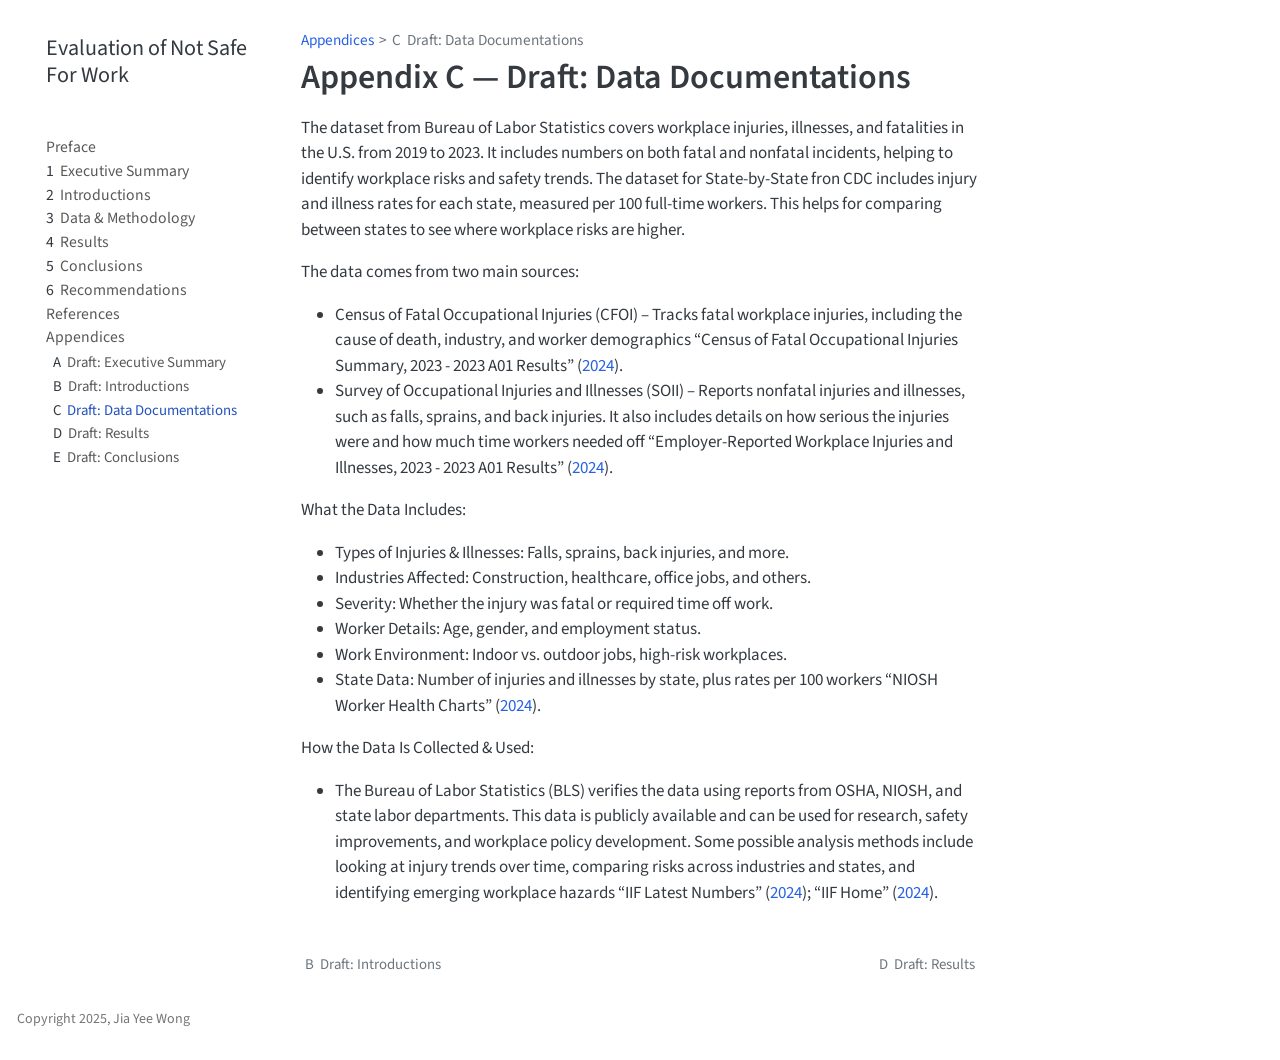
==== commit b2c59631: "draft" ====
--- a/docs/draft-data-doc.html
+++ b/docs/draft-data-doc.html
@@ -7,7 +7,7 @@
 <meta name="viewport" content="width=device-width, initial-scale=1.0, user-scalable=yes">
 
 
-<title>Appendix A — Draft: Data Documentation – Evaluation of Not Safe For Work</title>
+<title>Appendix C — Draft: Data Documentations – Evaluation of Not Safe For Work</title>
 <style>
 code{white-space: pre-wrap;}
 span.smallcaps{font-variant: small-caps;}
@@ -51,7 +51,7 @@
 <script src="site_libs/quarto-search/quarto-search.js"></script>
 <meta name="quarto:offset" content="./">
 <link href="./draft-results.html" rel="next">
-<link href="./references.html" rel="prev">
+<link href="./draft-intro-conclusions.html" rel="prev">
 <script src="site_libs/quarto-html/quarto.js"></script>
 <script src="site_libs/quarto-html/popper.min.js"></script>
 <script src="site_libs/quarto-html/tippy.umd.min.js"></script>
@@ -101,7 +101,7 @@
       <button type="button" class="quarto-btn-toggle btn" data-bs-toggle="collapse" role="button" data-bs-target=".quarto-sidebar-collapse-item" aria-controls="quarto-sidebar" aria-expanded="false" aria-label="Toggle sidebar navigation" onclick="if (window.quartoToggleHeadroom) { window.quartoToggleHeadroom(); }">
         <i class="bi bi-layout-text-sidebar-reverse"></i>
       </button>
-        <nav class="quarto-page-breadcrumbs" aria-label="breadcrumb"><ol class="breadcrumb"><li class="breadcrumb-item"><a href="./draft-data-doc.html">Appendices</a></li><li class="breadcrumb-item"><a href="./draft-data-doc.html"><span class="chapter-number">A</span>&nbsp; <span class="chapter-title">Draft: Data Documentation</span></a></li></ol></nav>
+        <nav class="quarto-page-breadcrumbs" aria-label="breadcrumb"><ol class="breadcrumb"><li class="breadcrumb-item"><a href="./draft-exec-summary.html">Appendices</a></li><li class="breadcrumb-item"><a href="./draft-data-doc.html"><span class="chapter-number">C</span>&nbsp; <span class="chapter-title">Draft: Data Documentations</span></a></li></ol></nav>
         <a class="flex-grow-1" role="navigation" data-bs-toggle="collapse" data-bs-target=".quarto-sidebar-collapse-item" aria-controls="quarto-sidebar" aria-expanded="false" aria-label="Toggle sidebar navigation" onclick="if (window.quartoToggleHeadroom) { window.quartoToggleHeadroom(); }">      
         </a>
       <button type="button" class="btn quarto-search-button" aria-label="Search" onclick="window.quartoOpenSearch();">
@@ -134,14 +134,38 @@
 </li>
         <li class="sidebar-item">
   <div class="sidebar-item-container"> 
+  <a href="./summary.html" class="sidebar-item-text sidebar-link">
+ <span class="menu-text"><span class="chapter-number">1</span>&nbsp; <span class="chapter-title">Executive Summary</span></span></a>
+  </div>
+</li>
+        <li class="sidebar-item">
+  <div class="sidebar-item-container"> 
   <a href="./intro.html" class="sidebar-item-text sidebar-link">
- <span class="menu-text"><span class="chapter-number">1</span>&nbsp; <span class="chapter-title">Introduction</span></span></a>
+ <span class="menu-text"><span class="chapter-number">2</span>&nbsp; <span class="chapter-title">Introductions</span></span></a>
   </div>
 </li>
         <li class="sidebar-item">
   <div class="sidebar-item-container"> 
-  <a href="./summary.html" class="sidebar-item-text sidebar-link">
- <span class="menu-text"><span class="chapter-number">2</span>&nbsp; <span class="chapter-title">Summary</span></span></a>
+  <a href="./methods.html" class="sidebar-item-text sidebar-link">
+ <span class="menu-text"><span class="chapter-number">3</span>&nbsp; <span class="chapter-title">Data &amp; Methodology</span></span></a>
+  </div>
+</li>
+        <li class="sidebar-item">
+  <div class="sidebar-item-container"> 
+  <a href="./results.html" class="sidebar-item-text sidebar-link">
+ <span class="menu-text"><span class="chapter-number">4</span>&nbsp; <span class="chapter-title">Results</span></span></a>
+  </div>
+</li>
+        <li class="sidebar-item">
+  <div class="sidebar-item-container"> 
+  <a href="./conclusion.html" class="sidebar-item-text sidebar-link">
+ <span class="menu-text"><span class="chapter-number">5</span>&nbsp; <span class="chapter-title">Conclusions</span></span></a>
+  </div>
+</li>
+        <li class="sidebar-item">
+  <div class="sidebar-item-container"> 
+  <a href="./recommendations.html" class="sidebar-item-text sidebar-link">
+ <span class="menu-text"><span class="chapter-number">6</span>&nbsp; <span class="chapter-title">Recommendations</span></span></a>
   </div>
 </li>
         <li class="sidebar-item">
@@ -161,26 +185,32 @@
       <ul id="quarto-sidebar-section-1" class="collapse list-unstyled sidebar-section depth1 show">  
           <li class="sidebar-item">
   <div class="sidebar-item-container"> 
+  <a href="./draft-exec-summary.html" class="sidebar-item-text sidebar-link">
+ <span class="menu-text"><span class="chapter-number">A</span>&nbsp; <span class="chapter-title">Draft: Executive Summary</span></span></a>
+  </div>
+</li>
+          <li class="sidebar-item">
+  <div class="sidebar-item-container"> 
+  <a href="./draft-intro-conclusions.html" class="sidebar-item-text sidebar-link">
+ <span class="menu-text"><span class="chapter-number">B</span>&nbsp; <span class="chapter-title">Draft: Introductions</span></span></a>
+  </div>
+</li>
+          <li class="sidebar-item">
+  <div class="sidebar-item-container"> 
   <a href="./draft-data-doc.html" class="sidebar-item-text sidebar-link active">
- <span class="menu-text"><span class="chapter-number">A</span>&nbsp; <span class="chapter-title">Draft: Data Documentation</span></span></a>
+ <span class="menu-text"><span class="chapter-number">C</span>&nbsp; <span class="chapter-title">Draft: Data Documentations</span></span></a>
   </div>
 </li>
           <li class="sidebar-item">
   <div class="sidebar-item-container"> 
   <a href="./draft-results.html" class="sidebar-item-text sidebar-link">
- <span class="menu-text"><span class="chapter-number">B</span>&nbsp; <span class="chapter-title">Draft: Results</span></span></a>
+ <span class="menu-text"><span class="chapter-number">D</span>&nbsp; <span class="chapter-title">Draft: Results</span></span></a>
   </div>
 </li>
           <li class="sidebar-item">
   <div class="sidebar-item-container"> 
-  <a href="./draft-intro-conclusions.html" class="sidebar-item-text sidebar-link">
- <span class="menu-text"><span class="chapter-number">C</span>&nbsp; <span class="chapter-title">Draft: Intro/Conclusions</span></span></a>
-  </div>
-</li>
-          <li class="sidebar-item">
-  <div class="sidebar-item-container"> 
-  <a href="./draft-exec-summary.html" class="sidebar-item-text sidebar-link">
- <span class="menu-text"><span class="chapter-number">D</span>&nbsp; <span class="chapter-title">Draft: Executive Summary</span></span></a>
+  <a href="./draft-conclusion.html" class="sidebar-item-text sidebar-link">
+ <span class="menu-text"><span class="chapter-number">E</span>&nbsp; <span class="chapter-title">Draft: Conclusions</span></span></a>
   </div>
 </li>
       </ul>
@@ -196,9 +226,9 @@
 <!-- main -->
 <main class="content" id="quarto-document-content">
 
-<header id="title-block-header" class="quarto-title-block default"><nav class="quarto-page-breadcrumbs quarto-title-breadcrumbs d-none d-lg-block" aria-label="breadcrumb"><ol class="breadcrumb"><li class="breadcrumb-item"><a href="./draft-data-doc.html">Appendices</a></li><li class="breadcrumb-item"><a href="./draft-data-doc.html"><span class="chapter-number">A</span>&nbsp; <span class="chapter-title">Draft: Data Documentation</span></a></li></ol></nav>
+<header id="title-block-header" class="quarto-title-block default"><nav class="quarto-page-breadcrumbs quarto-title-breadcrumbs d-none d-lg-block" aria-label="breadcrumb"><ol class="breadcrumb"><li class="breadcrumb-item"><a href="./draft-exec-summary.html">Appendices</a></li><li class="breadcrumb-item"><a href="./draft-data-doc.html"><span class="chapter-number">C</span>&nbsp; <span class="chapter-title">Draft: Data Documentations</span></a></li></ol></nav>
 <div class="quarto-title">
-<h1 class="title">Appendix A — Draft: Data Documentation</h1>
+<h1 class="title">Appendix C — Draft: Data Documentations</h1>
 </div>
 
 
@@ -218,8 +248,8 @@
 <p>The dataset from Bureau of Labor Statistics covers workplace injuries, illnesses, and fatalities in the U.S. from 2019 to 2023. It includes numbers on both fatal and nonfatal incidents, helping to identify workplace risks and safety trends. The dataset for State-by-State fron CDC includes injury and illness rates for each state, measured per 100 full-time workers. This helps for comparing between states to see where workplace risks are higher.</p>
 <p>The data comes from two main sources:</p>
 <ul>
-<li>Census of Fatal Occupational Injuries (CFOI) – Tracks fatal workplace injuries, including the cause of death, industry, and worker demographics.</li>
-<li>Survey of Occupational Injuries and Illnesses (SOII) – Reports nonfatal injuries and illnesses, such as falls, sprains, and back injuries. It also includes details on how serious the injuries were and how much time workers needed off.</li>
+<li>Census of Fatal Occupational Injuries (CFOI) – Tracks fatal workplace injuries, including the cause of death, industry, and worker demographics <span class="citation" data-cites="CensusFatalOccupational"><span>“Census of <span>Fatal Occupational Injuries Summary</span>, 2023 - 2023 <span>A01 Results</span>”</span> (<a href="references.html#ref-CensusFatalOccupational" role="doc-biblioref">2024</a>)</span>.</li>
+<li>Survey of Occupational Injuries and Illnesses (SOII) – Reports nonfatal injuries and illnesses, such as falls, sprains, and back injuries. It also includes details on how serious the injuries were and how much time workers needed off <span class="citation" data-cites="EmployerReportedWorkplaceInjuries"><span>“Employer-<span>Reported Workplace Injuries</span> and <span>Illnesses</span>, 2023 - 2023 <span>A01 Results</span>”</span> (<a href="references.html#ref-EmployerReportedWorkplaceInjuries" role="doc-biblioref">2024</a>)</span>.</li>
 </ul>
 <p>What the Data Includes:</p>
 <ul>
@@ -228,31 +258,26 @@
 <li>Severity: Whether the injury was fatal or required time off work.</li>
 <li>Worker Details: Age, gender, and employment status.</li>
 <li>Work Environment: Indoor vs.&nbsp;outdoor jobs, high-risk workplaces.</li>
-<li>State Data: Number of injuries and illnesses by state, plus rates per 100 workers.</li>
+<li>State Data: Number of injuries and illnesses by state, plus rates per 100 workers <span class="citation" data-cites="NIOSHWorkerHealth2024"><span>“<span>NIOSH Worker Health Charts</span>”</span> (<a href="references.html#ref-NIOSHWorkerHealth2024" role="doc-biblioref">2024</a>)</span>.</li>
 </ul>
 <p>How the Data Is Collected &amp; Used:</p>
 <ul>
-<li>The Bureau of Labor Statistics (BLS) verifies the data using reports from OSHA, NIOSH, and state labor departments. This data is publicly available and can be used for research, safety improvements, and workplace policy development. Some possible analysis methods include looking at injury trends over time, comparing risks across industries and states, and identifying emerging workplace hazards.</li>
+<li>The Bureau of Labor Statistics (BLS) verifies the data using reports from OSHA, NIOSH, and state labor departments. This data is publicly available and can be used for research, safety improvements, and workplace policy development. Some possible analysis methods include looking at injury trends over time, comparing risks across industries and states, and identifying emerging workplace hazards <span class="citation" data-cites="IIFLatestNumbers"><span>“<span>IIF Latest Numbers</span>”</span> (<a href="references.html#ref-IIFLatestNumbers" role="doc-biblioref">2024</a>)</span>; <span class="citation" data-cites="IIFHome"><span>“<span>IIF Home</span>”</span> (<a href="references.html#ref-IIFHome" role="doc-biblioref">2024</a>)</span>.</li>
 </ul>
-<p>Citation:</p>
-<ul>
-<li><span class="citation" data-cites="CensusFatalOccupational"><span>“Census of <span>Fatal Occupational Injuries Summary</span>, 2023 - 2023 <span>A01 Results</span>”</span> (<a href="#ref-CensusFatalOccupational" role="doc-biblioref">n.d.</a>)</span></li>
-<li><span class="citation" data-cites="EmployerReportedWorkplaceInjuries"><span>“Employer-<span>Reported Workplace Injuries</span> and <span>Illnesses</span>, 2023 - 2023 <span>A01 Results</span>”</span> (<a href="#ref-EmployerReportedWorkplaceInjuries" role="doc-biblioref">n.d.</a>)</span></li>
-<li><span class="citation" data-cites="IIFHome"><span>“<span>IIF Home</span>”</span> (<a href="#ref-IIFHome" role="doc-biblioref">n.d.</a>)</span></li>
-<li><span class="citation" data-cites="IFLatestNumbers">(<a href="#ref-IFLatestNumbers" role="doc-biblioref"><strong>IFLatestNumbers?</strong></a>)</span></li>
-<li><span class="citation" data-cites="NIOSHWorkerHealth2024"><span>“<span>NIOSH Worker Health Charts</span>”</span> (<a href="#ref-NIOSHWorkerHealth2024" role="doc-biblioref">2024</a>)</span></li>
-</ul>
-
-
-<div id="refs" class="references csl-bib-body hanging-indent" data-entry-spacing="0" role="list">
+
+
+<div id="refs" class="references csl-bib-body hanging-indent" data-entry-spacing="0" role="list" style="display: none">
 <div id="ref-CensusFatalOccupational" class="csl-entry" role="listitem">
-<span>“Census of <span>Fatal Occupational Injuries Summary</span>, 2023 - 2023 <span>A01 Results</span>.”</span> n.d. Bureau of Labor Statistics. Accessed March 5, 2025. <a href="https://www.bls.gov/news.release/cfoi.nr0.htm">https://www.bls.gov/news.release/cfoi.nr0.htm</a>.
+<span>“Census of <span>Fatal Occupational Injuries Summary</span>, 2023 - 2023 <span>A01 Results</span>.”</span> 2024. Bureau of Labor Statistics. December 19, 2024. <a href="https://www.bls.gov/news.release/cfoi.nr0.htm">https://www.bls.gov/news.release/cfoi.nr0.htm</a>.
 </div>
 <div id="ref-EmployerReportedWorkplaceInjuries" class="csl-entry" role="listitem">
-<span>“Employer-<span>Reported Workplace Injuries</span> and <span>Illnesses</span>, 2023 - 2023 <span>A01 Results</span>.”</span> n.d. Bureau of Labor Statistics. Accessed March 5, 2025. <a href="https://www.bls.gov/news.release/osh.nr0.htm">https://www.bls.gov/news.release/osh.nr0.htm</a>.
+<span>“Employer-<span>Reported Workplace Injuries</span> and <span>Illnesses</span>, 2023 - 2023 <span>A01 Results</span>.”</span> 2024. Bureau of Labor Statistics. November 8, 2024. <a href="https://www.bls.gov/news.release/osh.nr0.htm">https://www.bls.gov/news.release/osh.nr0.htm</a>.
 </div>
 <div id="ref-IIFHome" class="csl-entry" role="listitem">
-<span>“<span>IIF Home</span>.”</span> n.d. Bureau of Labor Statistics. Accessed March 10, 2025. <a href="https://www.bls.gov/iif/">https://www.bls.gov/iif/</a>.
+<span>“<span>IIF Home</span>.”</span> 2024. Bureau of Labor Statistics. 2024. <a href="https://www.bls.gov/iif/">https://www.bls.gov/iif/</a>.
+</div>
+<div id="ref-IIFLatestNumbers" class="csl-entry" role="listitem">
+<span>“<span>IIF Latest Numbers</span>.”</span> 2024. Bureau of Labor Statistics. 2024. <a href="https://www.bls.gov/iif/latest-numbers.htm">https://www.bls.gov/iif/latest-numbers.htm</a>.
 </div>
 <div id="ref-NIOSHWorkerHealth2024" class="csl-entry" role="listitem">
 <span>“<span>NIOSH Worker Health Charts</span>.”</span> 2024. February 12, 2024. <a href="https://wwwn.cdc.gov/NIOSH-WHC/chart/bls-ii/injury?T=ZS&amp;V=C&amp;D=RANGE&amp;chk_codes=False">https://wwwn.cdc.gov/NIOSH-WHC/chart/bls-ii/injury?T=ZS&amp;V=C&amp;D=RANGE&amp;chk_codes=False</a>.
@@ -679,13 +704,13 @@
 </script>
 <nav class="page-navigation">
   <div class="nav-page nav-page-previous">
-      <a href="./references.html" class="pagination-link" aria-label="References">
-        <i class="bi bi-arrow-left-short"></i> <span class="nav-page-text">References</span>
+      <a href="./draft-intro-conclusions.html" class="pagination-link" aria-label="Draft: Introductions">
+        <i class="bi bi-arrow-left-short"></i> <span class="nav-page-text"><span class="chapter-number">B</span>&nbsp; <span class="chapter-title">Draft: Introductions</span></span>
       </a>          
   </div>
   <div class="nav-page nav-page-next">
       <a href="./draft-results.html" class="pagination-link" aria-label="Draft: Results">
-        <span class="nav-page-text"><span class="chapter-number">B</span>&nbsp; <span class="chapter-title">Draft: Results</span></span> <i class="bi bi-arrow-right-short"></i>
+        <span class="nav-page-text"><span class="chapter-number">D</span>&nbsp; <span class="chapter-title">Draft: Results</span></span> <i class="bi bi-arrow-right-short"></i>
       </a>
   </div>
 </nav>
